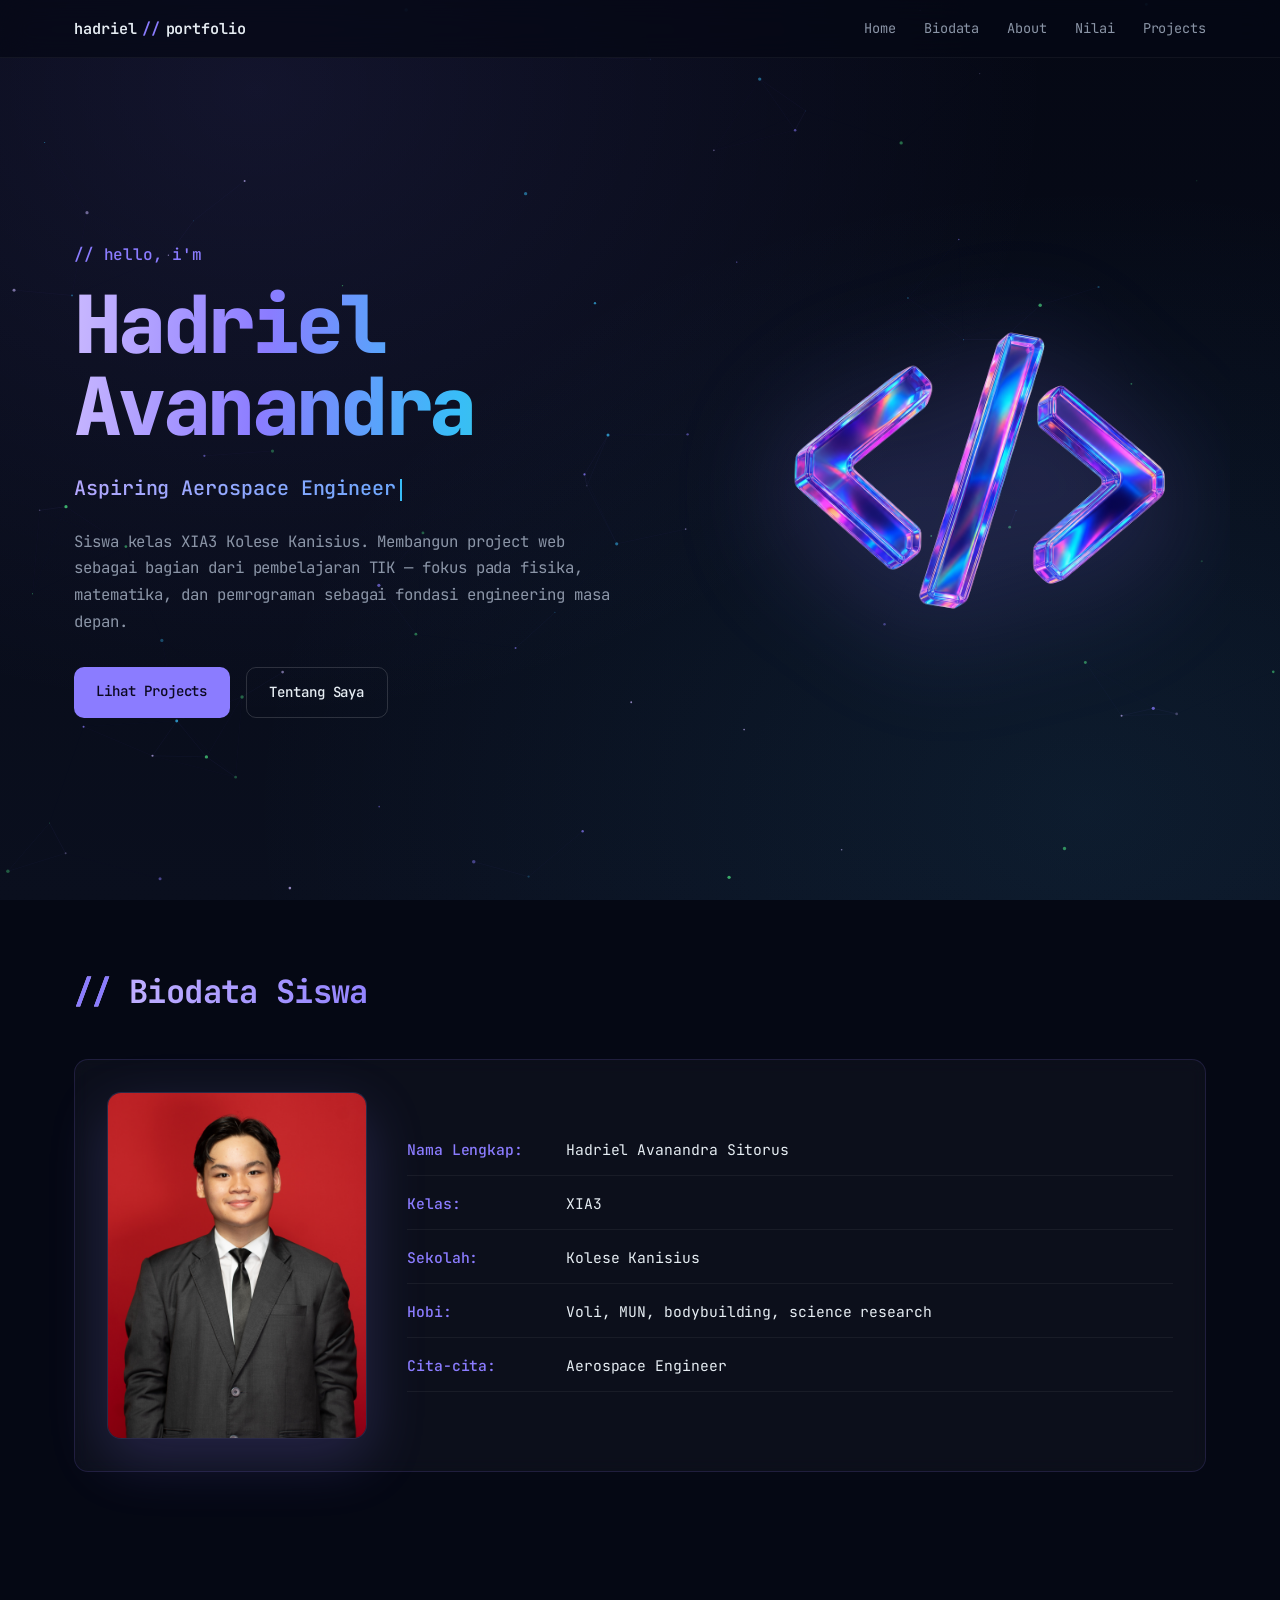
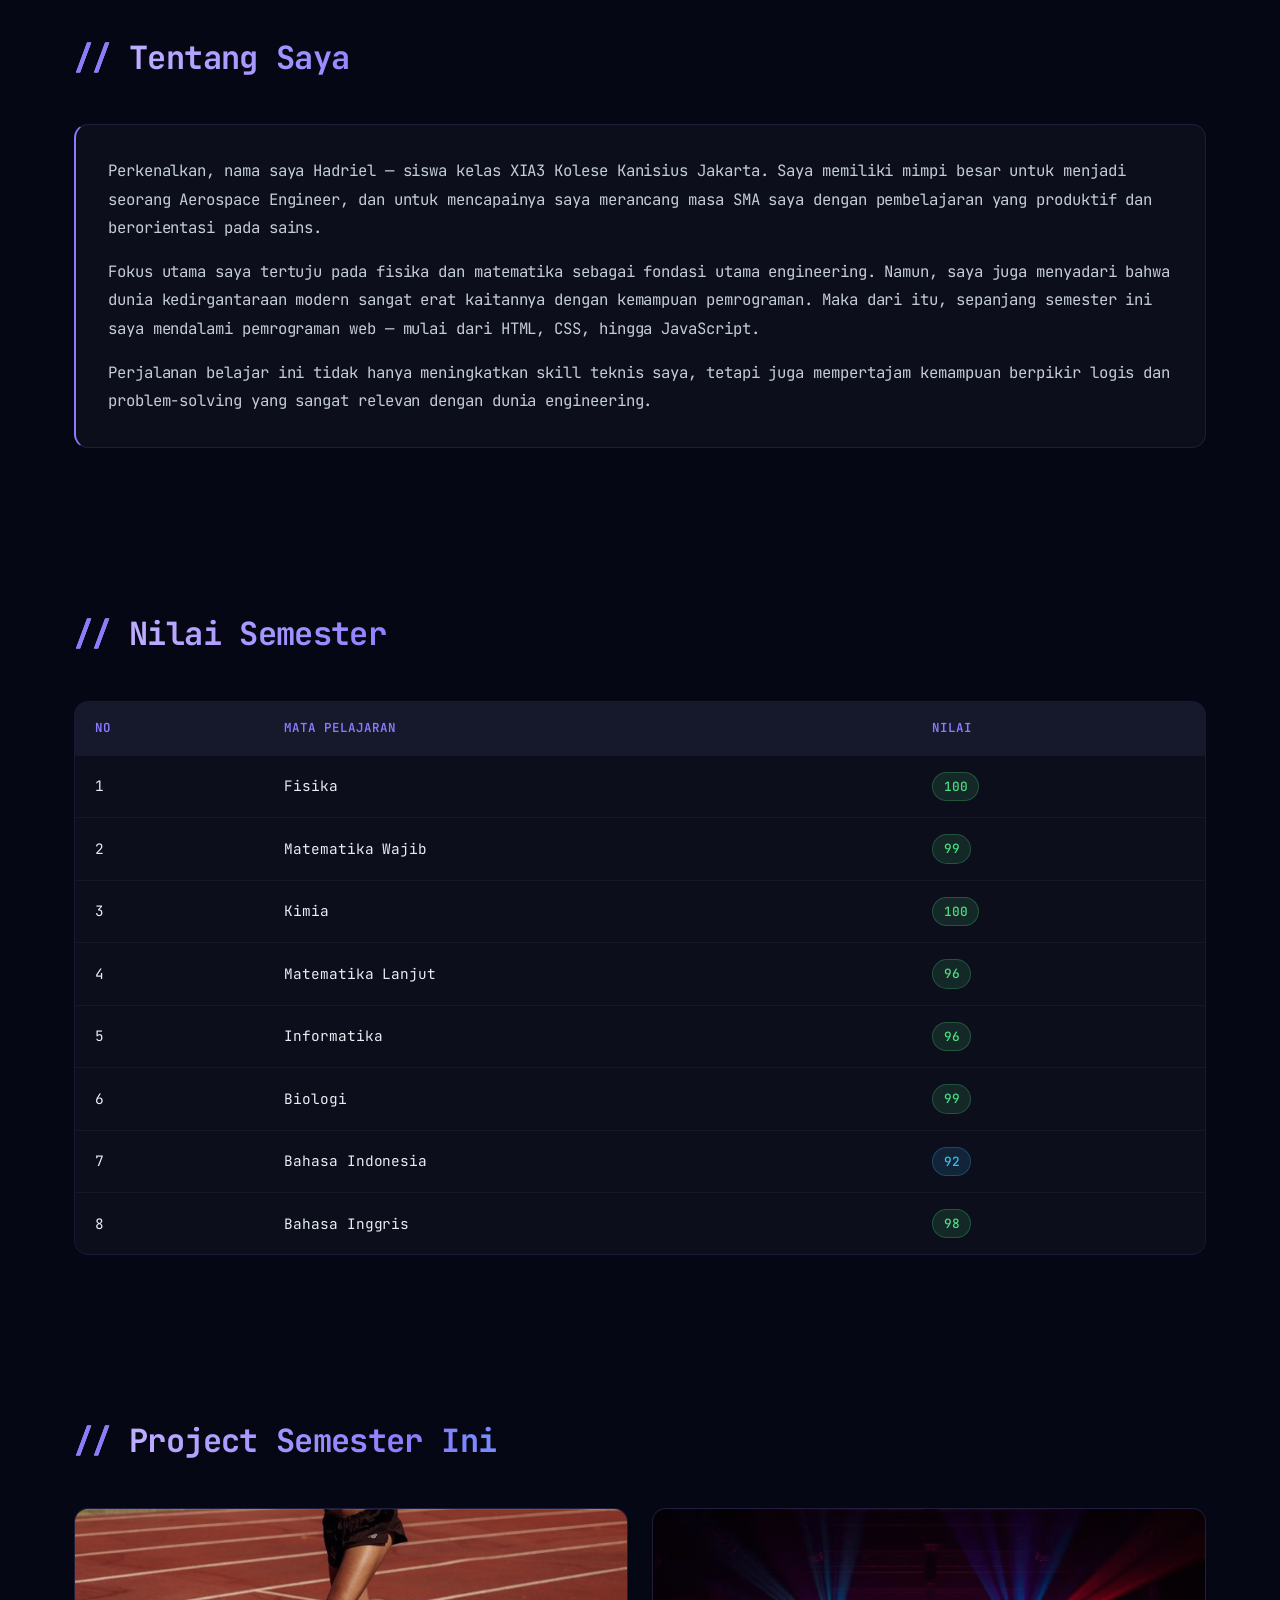
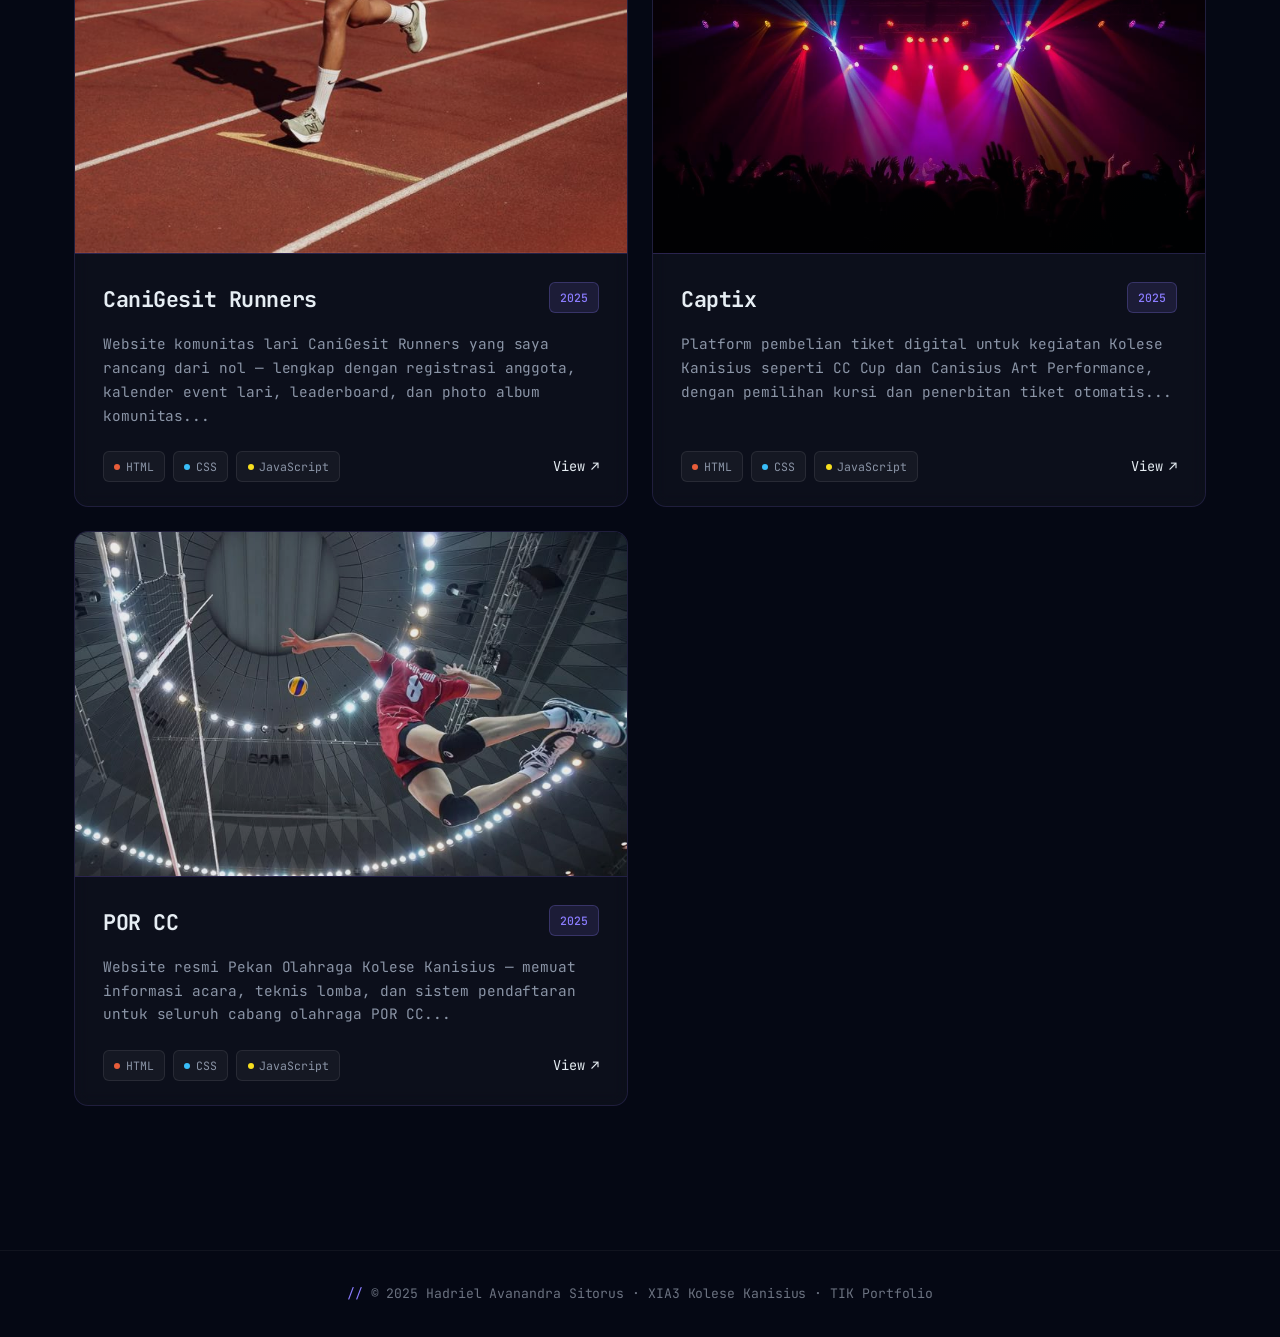
==== index.html @ 2369eb49 "Add files via upload" ====
<!DOCTYPE html>
<html lang="id">
<head>
<meta charset="UTF-8" />
<meta name="viewport" content="width=device-width, initial-scale=1.0" />
<title>Hadriel | Portfolio TIK XIA3</title>
<link rel="preconnect" href="https://fonts.googleapis.com">
<link rel="preconnect" href="https://fonts.gstatic.com" crossorigin>
<link href="https://fonts.googleapis.com/css2?family=JetBrains+Mono:wght@400;500;600;700;800&display=swap" rel="stylesheet">
<link rel="stylesheet" href="style.css" />
</head>
<body>

<canvas id="particles" aria-hidden="true"></canvas>

<nav class="nav">
  <div class="nav-inner">
    <a href="#home" class="brand">hadriel<span>//</span>portfolio</a>
    <ul class="nav-links">
      <li><a href="#home">Home</a></li>
      <li><a href="#biodata">Biodata</a></li>
      <li><a href="#about">About</a></li>
      <li><a href="#nilai">Nilai</a></li>
      <li><a href="#projects">Projects</a></li>
    </ul>
  </div>
</nav>

<header id="home" class="hero">
  <div class="hero-content">
    <p class="hero-eyebrow">// hello, i'm</p>
    <h1>Hadriel Avanandra</h1>
    <p class="hero-tagline">Aspiring Aerospace Engineer<span class="cursor"></span></p>
    <p class="lead">Siswa kelas XIA3 Kolese Kanisius. Membangun project web sebagai bagian dari pembelajaran TIK — fokus pada fisika, matematika, dan pemrograman sebagai fondasi engineering masa depan.</p>
    <div class="cta-group">
      <a href="#projects" class="btn btn-primary">Lihat Projects</a>
      <a href="#biodata" class="btn btn-outline">Tentang Saya</a>
    </div>
  </div>
  <div class="hero-visual">
    <img src="hero-code.png" alt="Holographic code brackets" />
  </div>
</header>

<section id="biodata">
  <h2 class="section-title">Biodata Siswa</h2>
  <div class="card">
    <div class="biodata-grid">
      <div class="photo-frame">
        <img src="pasfoto.jpg" alt="Foto Hadriel Avanandra Sitorus" />
      </div>
      <ul class="biodata-list">
        <li><span class="label">Nama Lengkap:</span> Hadriel Avanandra Sitorus</li>
        <li><span class="label">Kelas:</span> XIA3</li>
        <li><span class="label">Sekolah:</span> Kolese Kanisius</li>
        <li><span class="label">Hobi:</span> Voli, MUN, bodybuilding, science research</li>
        <li><span class="label">Cita-cita:</span> Aerospace Engineer</li>
      </ul>
    </div>
  </div>
</section>

<section id="about">
  <h2 class="section-title">Tentang Saya</h2>
  <div class="card about-card">
    <p>Perkenalkan, nama saya Hadriel — siswa kelas XIA3 Kolese Kanisius Jakarta. Saya memiliki mimpi besar untuk menjadi seorang Aerospace Engineer, dan untuk mencapainya saya merancang masa SMA saya dengan pembelajaran yang produktif dan berorientasi pada sains.</p>
    <p>Fokus utama saya tertuju pada fisika dan matematika sebagai fondasi utama engineering. Namun, saya juga menyadari bahwa dunia kedirgantaraan modern sangat erat kaitannya dengan kemampuan pemrograman. Maka dari itu, sepanjang semester ini saya mendalami pemrograman web — mulai dari HTML, CSS, hingga JavaScript.</p>
    <p>Perjalanan belajar ini tidak hanya meningkatkan skill teknis saya, tetapi juga mempertajam kemampuan berpikir logis dan problem-solving yang sangat relevan dengan dunia engineering.</p>
  </div>
</section>

<section id="nilai">
  <h2 class="section-title">Nilai Semester</h2>
  <div class="table-wrap">
    <table>
      <thead>
        <tr><th>No</th><th>Mata Pelajaran</th><th>Nilai</th></tr>
      </thead>
      <tbody>
        <tr><td>1</td><td>Fisika</td><td><span class="badge high">100</span></td></tr>
        <tr><td>2</td><td>Matematika Wajib</td><td><span class="badge high">99</span></td></tr>
        <tr><td>3</td><td>Kimia</td><td><span class="badge high">100</span></td></tr>
        <tr><td>4</td><td>Matematika Lanjut</td><td><span class="badge high">96</span></td></tr>
        <tr><td>5</td><td>Informatika</td><td><span class="badge high">96</span></td></tr>
        <tr><td>6</td><td>Biologi</td><td><span class="badge high">99</span></td></tr>
        <tr><td>7</td><td>Bahasa Indonesia</td><td><span class="badge mid">92</span></td></tr>
        <tr><td>8</td><td>Bahasa Inggris</td><td><span class="badge high">98</span></td></tr>
      </tbody>
    </table>
  </div>
</section>

<section id="projects">
  <h2 class="section-title">Project Semester Ini</h2>
  <div class="projects-grid">

    <article class="card project-card">
      <div class="project-thumb">
        <img src="lari.jpg" alt="CaniGesit Runners" loading="lazy" />
      </div>
      <div class="project-body">
        <div class="project-head">
          <h3>CaniGesit Runners</h3>
          <span class="year-badge">2025</span>
        </div>
        <p>Website komunitas lari CaniGesit Runners yang saya rancang dari nol — lengkap dengan registrasi anggota, kalender event lari, leaderboard, dan photo album komunitas...</p>
        <div class="project-foot">
          <div class="tag-row">
            <span class="tag html">HTML</span>
            <span class="tag css">CSS</span>
            <span class="tag js">JavaScript</span>
          </div>
          <a href="project1.html" class="view-link">View <span class="arrow">↗</span></a>
        </div>
      </div>
    </article>

    <article class="card project-card">
      <div class="project-thumb">
        <img src="img-concert.jpg" alt="Captix" loading="lazy" />
      </div>
      <div class="project-body">
        <div class="project-head">
          <h3>Captix</h3>
          <span class="year-badge">2025</span>
        </div>
        <p>Platform pembelian tiket digital untuk kegiatan Kolese Kanisius seperti CC Cup dan Canisius Art Performance, dengan pemilihan kursi dan penerbitan tiket otomatis...</p>
        <div class="project-foot">
          <div class="tag-row">
            <span class="tag html">HTML</span>
            <span class="tag css">CSS</span>
            <span class="tag js">JavaScript</span>
          </div>
          <a href="project2.html" class="view-link">View <span class="arrow">↗</span></a>
        </div>
      </div>
    </article>

    <article class="card project-card">
      <div class="project-thumb">
        <img src="japanvoli.jpg" alt="POR CC" loading="lazy" />
      </div>
      <div class="project-body">
        <div class="project-head">
          <h3>POR CC</h3>
          <span class="year-badge">2025</span>
        </div>
        <p>Website resmi Pekan Olahraga Kolese Kanisius — memuat informasi acara, teknis lomba, dan sistem pendaftaran untuk seluruh cabang olahraga POR CC...</p>
        <div class="project-foot">
          <div class="tag-row">
            <span class="tag html">HTML</span>
            <span class="tag css">CSS</span>
            <span class="tag js">JavaScript</span>
          </div>
          <a href="project3.html" class="view-link">View <span class="arrow">↗</span></a>
        </div>
      </div>
    </article>

  </div>
</section>

<footer>
  © 2025 Hadriel Avanandra Sitorus · XIA3 Kolese Kanisius · TIK Portfolio
</footer>

<script src="script.js"></script>
</body>
</html>
---- style.css ----
/* Portfolio Hadriel Avanandra — Lewis Hadden inspired */
:root {
  --bg: #050814;
  --bg-2: #0a0f1e;
  --surface: rgba(255,255,255,0.03);
  --surface-2: rgba(255,255,255,0.05);
  --surface-border: rgba(139,124,255,0.15);
  --text: #e6edf3;
  --muted: #8b95a7;
  --comment: #6b7280;
  --accent: #8b7cff;
  --accent-2: #38bdf8;
  --accent-3: #4ade80;
  --grad-text: linear-gradient(95deg, #c9b8ff 0%, #8b7cff 30%, #38bdf8 60%, #4ade80 100%);
  --grad-text-2: linear-gradient(95deg, #b5a8ff, #6ea8ff, #4ade80);
  --radius: 14px;
  --maxw: 1180px;
  --font-mono: 'JetBrains Mono', ui-monospace, 'SF Mono', Menlo, monospace;
  --font-sans: 'JetBrains Mono', ui-monospace, 'SF Mono', Menlo, monospace;
}

* { box-sizing: border-box; margin: 0; padding: 0; }
html { scroll-behavior: smooth; }
body {
  font-family: var(--font-mono);
  background: var(--bg);
  color: var(--text);
  line-height: 1.65;
  min-height: 100vh;
  overflow-x: hidden;
  font-size: 15px;
  letter-spacing: -0.005em;
}

/* Particle canvas background */
#particles {
  position: fixed; inset: 0;
  width: 100vw; height: 100vh;
  z-index: -2;
  pointer-events: none;
  background:
    radial-gradient(ellipse at 20% 10%, rgba(139,124,255,0.10), transparent 55%),
    radial-gradient(ellipse at 85% 90%, rgba(56,189,248,0.08), transparent 55%),
    linear-gradient(180deg, #050814 0%, #0a0f1e 100%);
}

/* Nav */
.nav {
  position: sticky; top: 0; z-index: 50;
  backdrop-filter: blur(14px);
  background: rgba(5,8,20,0.7);
  border-bottom: 1px solid rgba(255,255,255,0.05);
}
.nav-inner {
  max-width: var(--maxw); margin: 0 auto;
  display: flex; align-items: center; justify-content: space-between;
  padding: 1rem 1.5rem;
}
.brand { font-family: var(--font-mono); font-weight: 600; font-size: 0.95rem; color: var(--text); text-decoration: none; }
.brand span { color: var(--accent); margin: 0 .35rem; }
.nav-links { display: flex; gap: 1.75rem; list-style: none; flex-wrap: wrap; }
.nav-links a {
  color: var(--muted); text-decoration: none; font-weight: 400;
  font-size: 0.85rem; transition: color .2s;
}
.nav-links a:hover, .nav-links a.active { color: var(--text); }
.back-btn {
  color: var(--muted); text-decoration: none; font-weight: 400;
  font-size: 0.85rem; transition: color .2s;
}
.back-btn:hover { color: var(--text); }

/* Layout */
section { padding: 5rem 1.5rem; max-width: var(--maxw); margin: 0 auto; scroll-margin-top: 80px; }
.section-title {
  font-family: var(--font-mono);
  font-size: clamp(1.5rem, 2.6vw, 2rem);
  margin-bottom: 2.5rem; font-weight: 700;
  letter-spacing: -0.02em;
  background: var(--grad-text);
  -webkit-background-clip: text; background-clip: text;
  color: transparent;
}
.section-title::before {
  content: "// ";
  color: var(--accent);
  -webkit-text-fill-color: var(--accent);
}

/* Hero */
.hero {
  position: relative;
  min-height: 92vh;
  display: grid;
  grid-template-columns: 1.4fr 1fr;
  align-items: center;
  gap: 2rem;
  max-width: var(--maxw);
  margin: 0 auto;
  padding: 4rem 1.5rem 3rem;
  overflow: hidden;
}
.hero-content { position: relative; z-index: 1; }
.hero-eyebrow {
  font-family: var(--font-mono);
  color: var(--accent);
  font-size: 1rem;
  font-weight: 500;
  margin-bottom: 1rem;
  letter-spacing: -0.01em;
}
.hero h1 {
  font-family: var(--font-mono);
  font-size: clamp(2.4rem, 6.5vw, 5rem);
  font-weight: 800;
  letter-spacing: -0.045em;
  line-height: 1.02;
  background: var(--grad-text);
  -webkit-background-clip: text; background-clip: text;
  color: transparent;
  margin-bottom: 1.5rem;
}
.hero h1.smaller { font-size: clamp(2rem, 5vw, 3.6rem); }
.hero-tagline {
  font-family: var(--font-mono);
  font-size: clamp(1rem, 1.6vw, 1.25rem);
  font-weight: 500;
  margin-bottom: 1.5rem;
  background: var(--grad-text-2);
  -webkit-background-clip: text; background-clip: text;
  color: transparent;
}
.hero-tagline .cursor {
  display: inline-block;
  width: 2px; height: 1.1em;
  background: var(--accent-2);
  margin-left: 4px;
  vertical-align: text-bottom;
  animation: blink 1s steps(2) infinite;
}
@keyframes blink { 50% { opacity: 0; } }
.hero p.lead {
  color: var(--muted); font-size: 0.98rem; max-width: 540px;
  margin-bottom: 2rem; line-height: 1.7;
}
.hero-visual {
  position: relative;
  display: flex; align-items: center; justify-content: center;
  z-index: 1;
}
.hero-visual img {
  width: 100%; max-width: 460px; height: auto;
  animation: floaty 8s ease-in-out infinite;
  filter: drop-shadow(0 20px 60px rgba(139,124,255,0.35));
}
@keyframes floaty {
  0%, 100% { transform: translateY(0) rotate(0deg); }
  50% { transform: translateY(-18px) rotate(-2deg); }
}

.cta-group { display: flex; gap: 1rem; flex-wrap: wrap; }
.btn {
  display: inline-block; padding: .8rem 1.4rem;
  border-radius: 10px; font-weight: 500; text-decoration: none;
  transition: transform .2s, box-shadow .2s, background .2s, color .2s;
  font-size: 0.88rem; cursor: pointer; border: none;
  font-family: var(--font-mono);
}
.btn-primary {
  background: var(--accent); color: #0b0820;
}
.btn-primary:hover { transform: translateY(-2px); box-shadow: 0 10px 30px rgba(139,124,255,0.45); }
.btn-outline {
  background: transparent; color: var(--text);
  border: 1px solid rgba(255,255,255,0.15);
}
.btn-outline:hover { border-color: var(--accent); color: var(--accent); }

/* Cards */
.card {
  background: var(--surface);
  backdrop-filter: blur(8px);
  border: 1px solid var(--surface-border);
  border-radius: var(--radius);
  padding: 2rem;
}

/* Biodata */
.biodata-grid {
  display: grid;
  grid-template-columns: 260px 1fr;
  gap: 2.5rem; align-items: center;
}
.photo-frame {
  width: 100%;
  aspect-ratio: 3/4;
  border-radius: var(--radius);
  overflow: hidden;
  border: 1px solid var(--surface-border);
  background: var(--surface-2);
  box-shadow: 0 20px 60px rgba(139,124,255,0.2);
}
.photo-frame img { width: 100%; height: 100%; object-fit: cover; display: block; }
.biodata-list { list-style: none; display: grid; gap: 1rem; }
.biodata-list li {
  padding-bottom: .8rem; border-bottom: 1px solid rgba(255,255,255,0.05);
  font-size: 0.92rem;
}
.biodata-list .label {
  color: var(--accent); font-weight: 500;
  display: inline-block; min-width: 150px;
}

/* About */
.about-card {
  border-left: 2px solid var(--accent);
  font-size: 0.98rem; color: #c4ccda;
  line-height: 1.8;
}
.about-card p + p { margin-top: 1rem; }

/* Table */
.table-wrap { overflow-x: auto; border-radius: var(--radius); border: 1px solid var(--surface-border); }
table {
  width: 100%; border-collapse: collapse;
  background: var(--surface);
  min-width: 480px;
  font-family: var(--font-mono);
  font-size: 0.9rem;
}
th, td { padding: 1rem 1.25rem; text-align: left; }
thead { background: rgba(139,124,255,0.08); }
th { color: var(--accent); font-weight: 600; font-size: 0.78rem; letter-spacing: .08em; text-transform: uppercase; }
tbody tr { border-top: 1px solid rgba(255,255,255,0.04); transition: background .2s; }
tbody tr:hover { background: rgba(139,124,255,0.05); }
.badge {
  font-family: var(--font-mono);
  display: inline-block; padding: .2rem .65rem;
  border-radius: 999px; font-weight: 500; font-size: .8rem;
}
.badge.high {
  background: rgba(74,222,128,0.12); color: var(--accent-3);
  border: 1px solid rgba(74,222,128,0.25);
}
.badge.mid {
  background: rgba(56,189,248,0.12); color: var(--accent-2);
  border: 1px solid rgba(56,189,248,0.25);
}

/* Project cards — Lewis Hadden style */
.projects-grid {
  display: grid;
  grid-template-columns: repeat(2, 1fr);
  gap: 1.5rem;
}
.project-card {
  position: relative;
  display: flex; flex-direction: column;
  padding: 0;
  overflow: hidden;
  transition: transform .35s, border-color .35s;
  text-decoration: none;
  color: inherit;
}
.project-card:hover {
  transform: translateY(-6px);
  border-color: rgba(139,124,255,0.4);
}
.project-thumb {
  position: relative;
  width: 100%;
  aspect-ratio: 16/10;
  background: linear-gradient(135deg, #1a1530, #0a0f1e);
  overflow: hidden;
  border-bottom: 1px solid var(--surface-border);
}
.project-thumb img {
  width: 100%; height: 100%;
  object-fit: cover;
  transition: transform .6s ease;
  opacity: 0.92;
}
.project-card:hover .project-thumb img { transform: scale(1.04); opacity: 1; }
.project-body { padding: 1.75rem 1.75rem 1.5rem; flex: 1; display: flex; flex-direction: column; }
.project-head {
  display: flex; align-items: flex-start; justify-content: space-between;
  gap: 1rem; margin-bottom: .9rem;
}
.project-card h3 {
  font-family: var(--font-mono);
  color: var(--text);
  font-size: 1.35rem;
  font-weight: 700;
  letter-spacing: -0.02em;
}
.year-badge {
  font-family: var(--font-mono);
  font-size: 0.72rem;
  padding: .3rem .65rem;
  border-radius: 6px;
  background: rgba(139,124,255,0.12);
  color: var(--accent);
  border: 1px solid rgba(139,124,255,0.25);
  font-weight: 500;
  white-space: nowrap;
  flex-shrink: 0;
}
.project-card p {
  color: var(--muted); flex: 1; font-size: 0.9rem;
  margin-bottom: 1.5rem; line-height: 1.65;
}
.project-foot {
  display: flex; align-items: center; justify-content: space-between;
  gap: 1rem; flex-wrap: wrap;
}
.tag-row { display: flex; gap: .5rem; flex-wrap: wrap; }
.tag {
  font-family: var(--font-mono);
  font-size: 0.72rem;
  padding: .3rem .65rem;
  border-radius: 6px;
  background: rgba(255,255,255,0.04);
  border: 1px solid rgba(255,255,255,0.08);
  color: var(--muted);
  display: inline-flex; align-items: center; gap: .35rem;
}
.tag::before {
  content: ""; width: 6px; height: 6px; border-radius: 50%;
  background: var(--accent);
}
.tag.html::before { background: #e85d3a; }
.tag.css::before { background: #38bdf8; }
.tag.js::before { background: #f7df1e; }
.view-link {
  font-family: var(--font-mono);
  font-size: 0.85rem;
  color: var(--text);
  text-decoration: none;
  transition: color .2s, transform .2s;
  display: inline-flex; align-items: center; gap: .4rem;
}
.view-link:hover { color: var(--accent); }
.view-link .arrow { transition: transform .25s; }
.view-link:hover .arrow { transform: translate(2px, -2px); }

/* Features */
.features-grid {
  display: grid; gap: 1rem;
  grid-template-columns: repeat(auto-fit, minmax(220px, 1fr));
}
.feature-chip {
  background: var(--surface);
  border: 1px solid var(--surface-border);
  border-radius: var(--radius);
  padding: 1.1rem 1.25rem;
  transition: all .25s;
  font-size: 0.9rem;
}
.feature-chip:hover {
  border-color: rgba(139,124,255,0.4);
  transform: translateY(-2px);
}
.feature-chip .dot {
  display: inline-block; width: 8px; height: 8px;
  border-radius: 50%; background: var(--accent);
  margin-right: .6rem;
  box-shadow: 0 0 8px var(--accent);
}
.feature-chip strong { color: var(--text); font-weight: 500; }

/* Project page hero image */
.project-hero-img {
  width: 100%; max-height: 380px; object-fit: cover;
  border-radius: var(--radius); margin-bottom: 2rem;
  border: 1px solid var(--surface-border);
  opacity: 0.95;
}

.center { text-align: center; }
.mt-2 { margin-top: 2rem; }

/* Footer */
footer {
  margin-top: 4rem;
  padding: 2rem 1.5rem;
  text-align: center;
  color: var(--comment);
  font-size: 0.82rem;
  font-family: var(--font-mono);
  border-top: 1px solid rgba(255,255,255,0.05);
}
footer::before { content: "// "; color: var(--accent); }

/* Responsive */
@media (max-width: 900px) {
  .hero { grid-template-columns: 1fr; min-height: auto; padding-top: 3rem; }
  .hero-visual { order: -1; }
  .hero-visual img { max-width: 260px; }
  .projects-grid { grid-template-columns: 1fr; }
}
@media (max-width: 800px) {
  .nav-links { gap: 1rem; }
  .nav-links a { font-size: 0.8rem; }
  .biodata-grid { grid-template-columns: 1fr; }
  section { padding: 3.5rem 1.25rem; }
  .biodata-list .label { display: block; min-width: 0; margin-bottom: .2rem; }
}
@media (max-width: 540px) {
  .nav-inner { flex-direction: column; gap: .75rem; padding: .9rem 1rem; }
}

@media (prefers-reduced-motion: reduce) {
  *, *::before, *::after { animation: none !important; transition: none !important; }
}
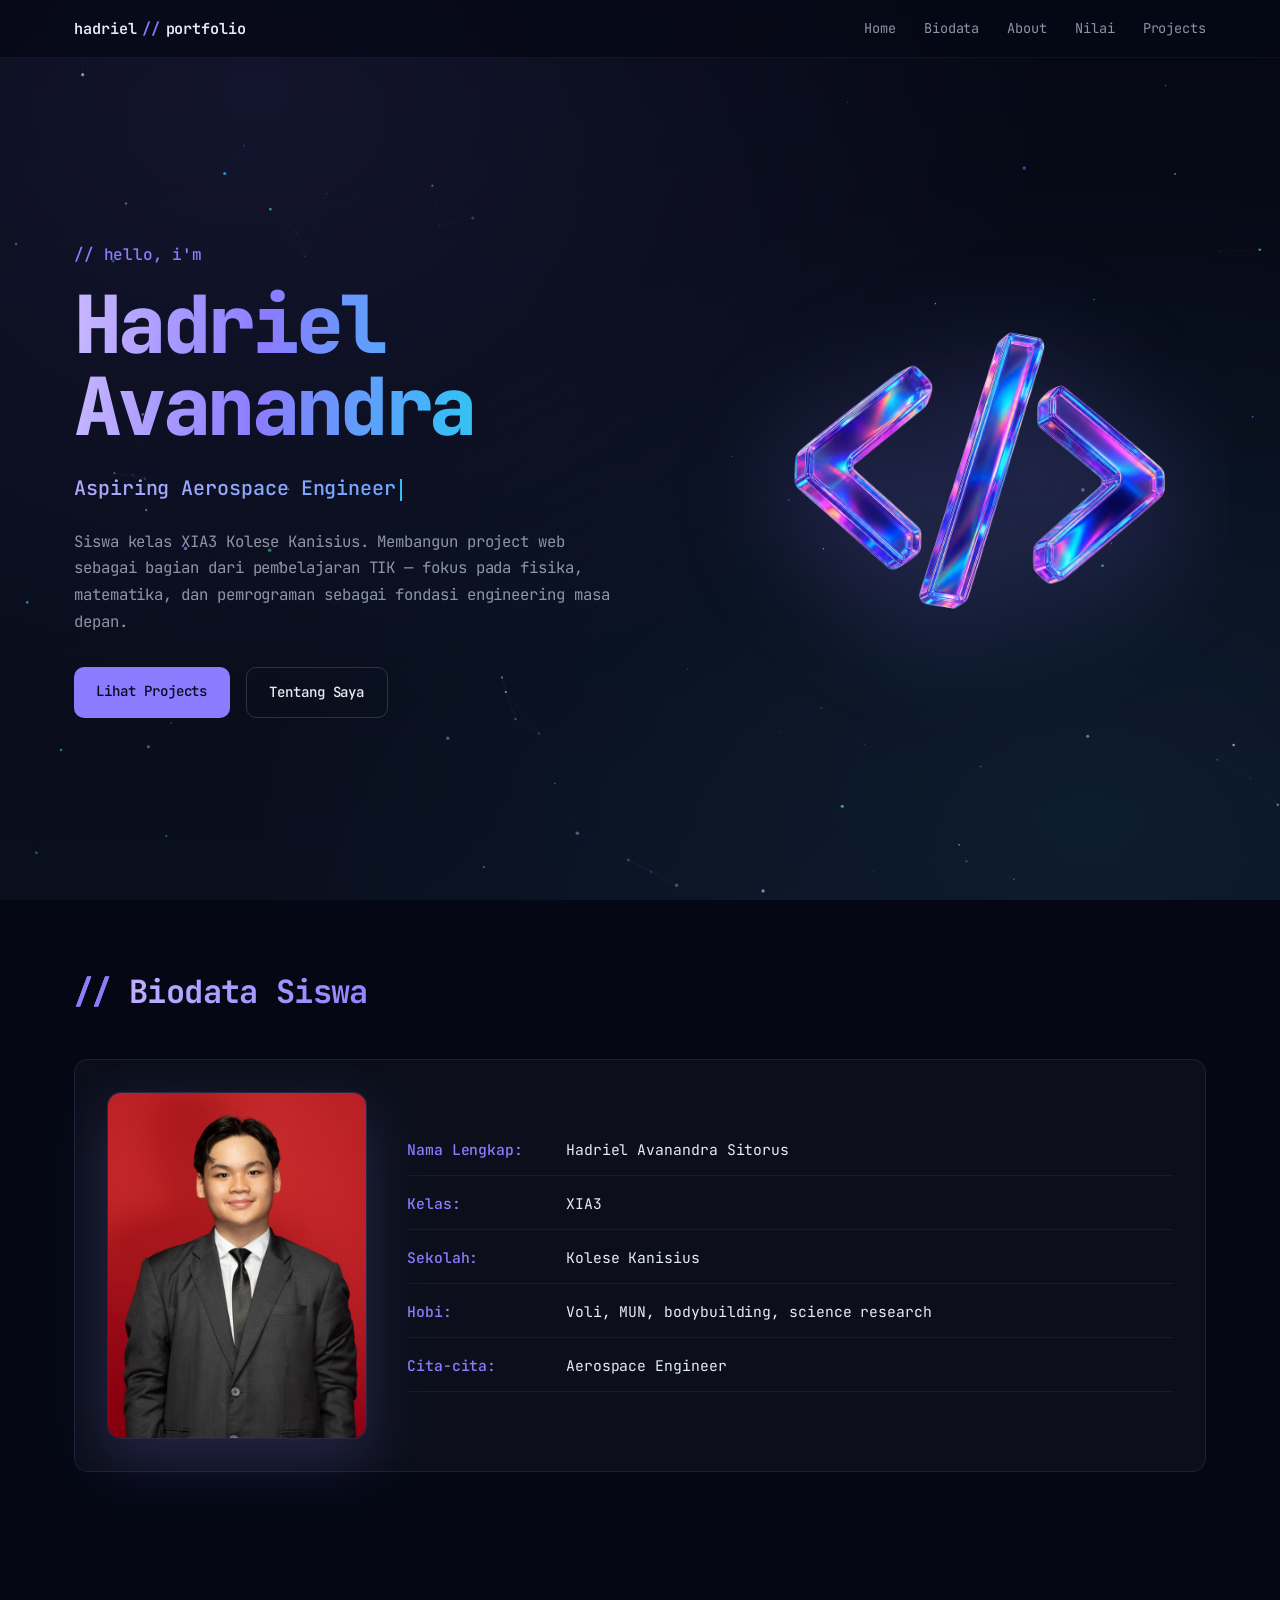
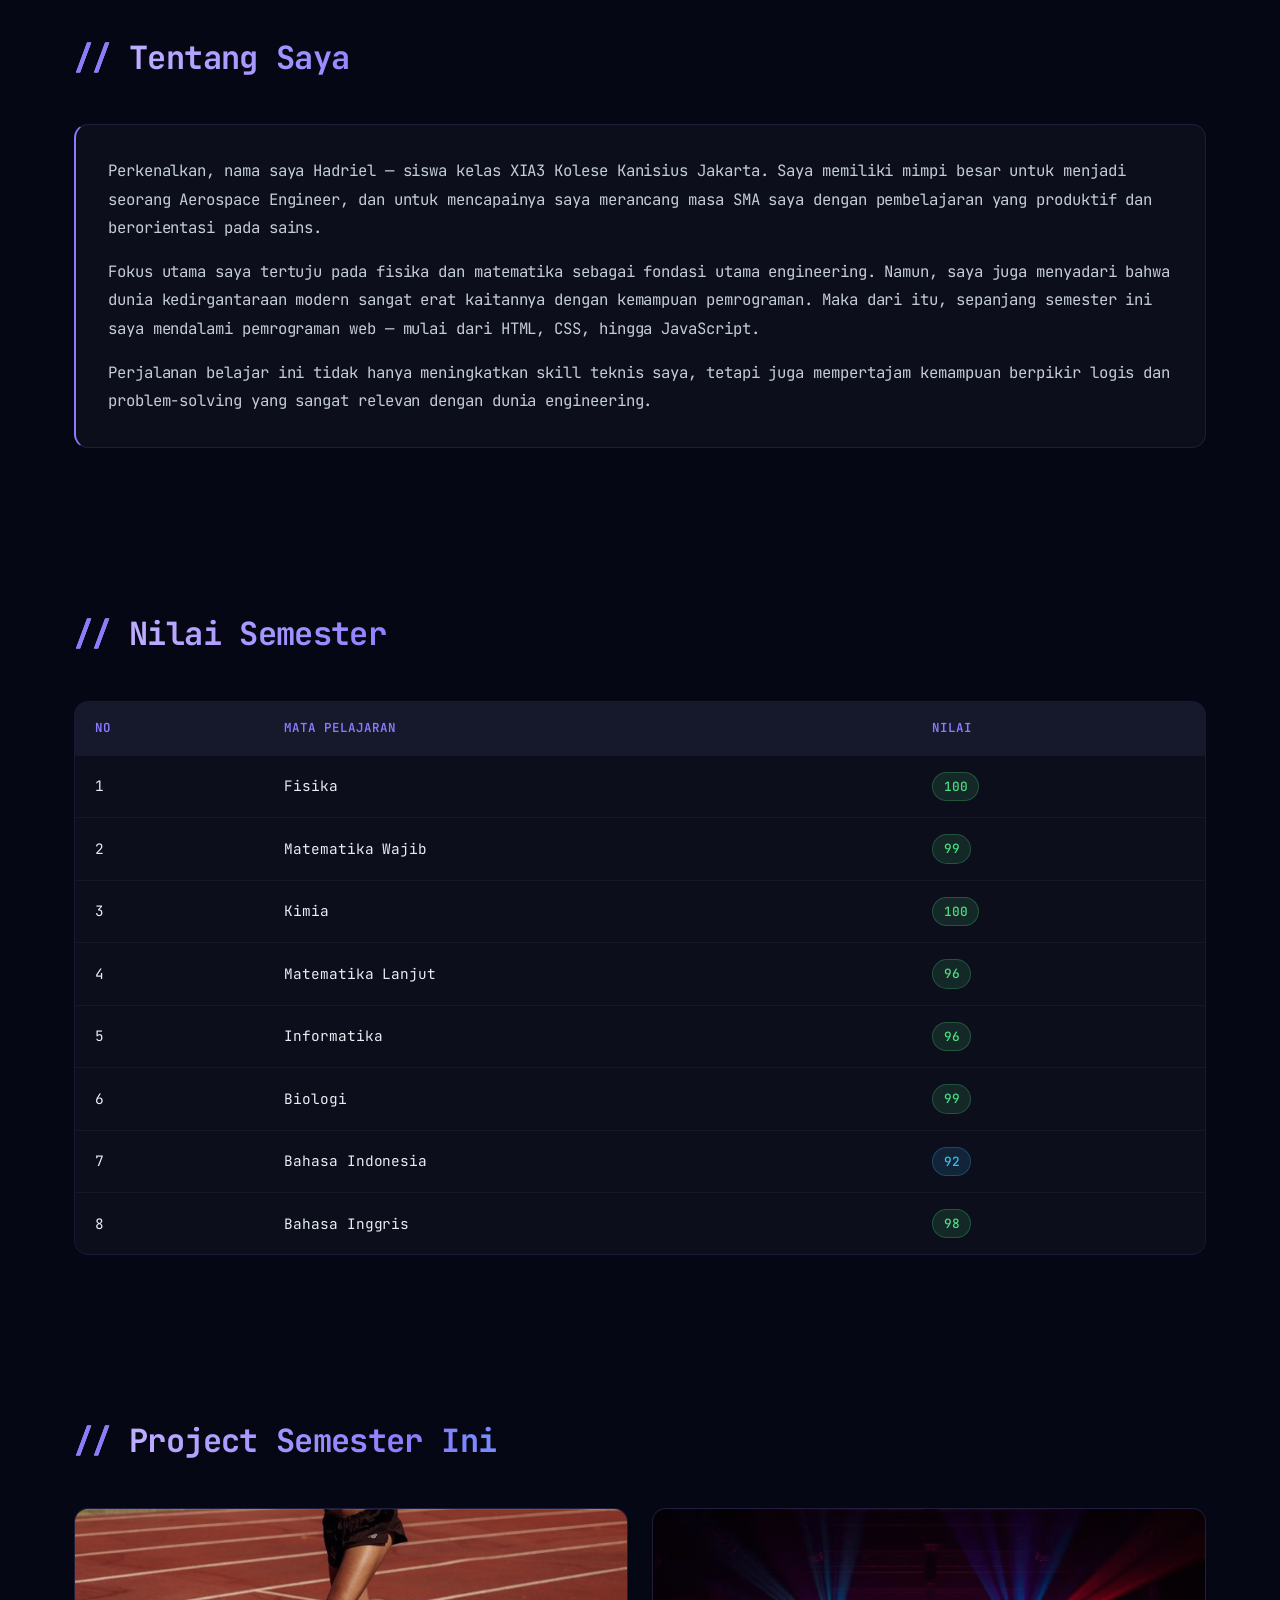
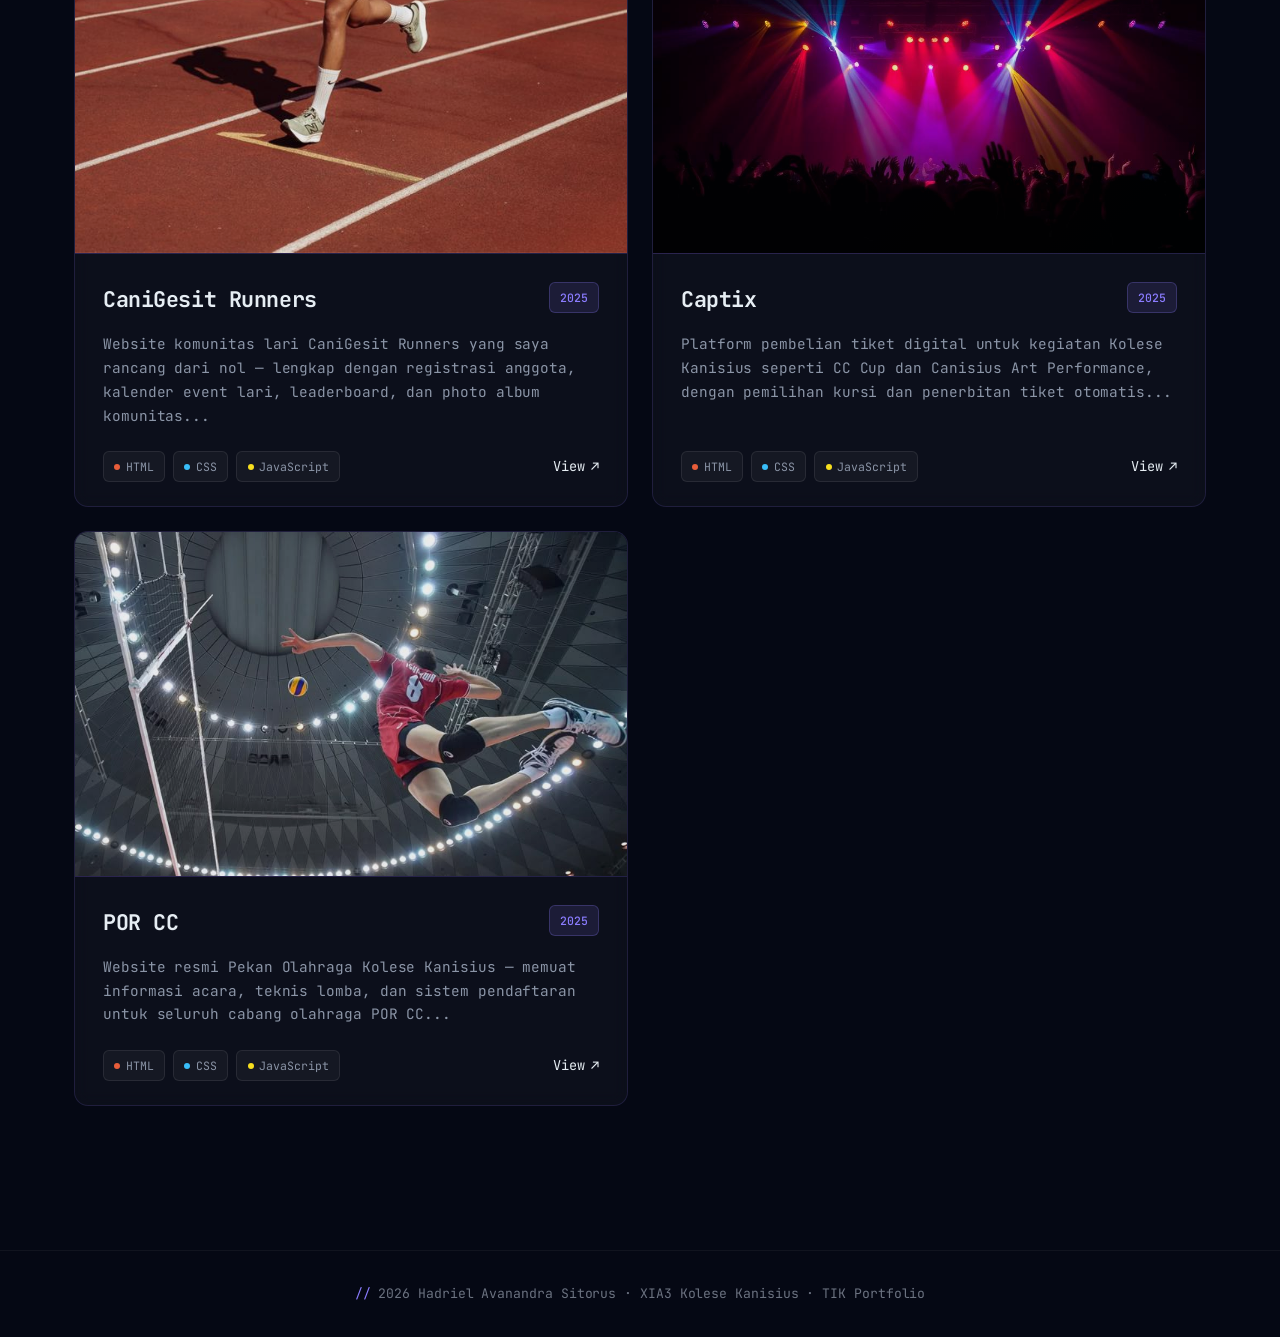
==== commit 535cc840: "Update index.html" ====
--- a/index.html
+++ b/index.html
@@ -161,7 +161,7 @@
 </section>
 
 <footer>
-  © 2025 Hadriel Avanandra Sitorus · XIA3 Kolese Kanisius · TIK Portfolio
+  2026 Hadriel Avanandra Sitorus · XIA3 Kolese Kanisius · TIK Portfolio
 </footer>
 
 <script src="script.js"></script>
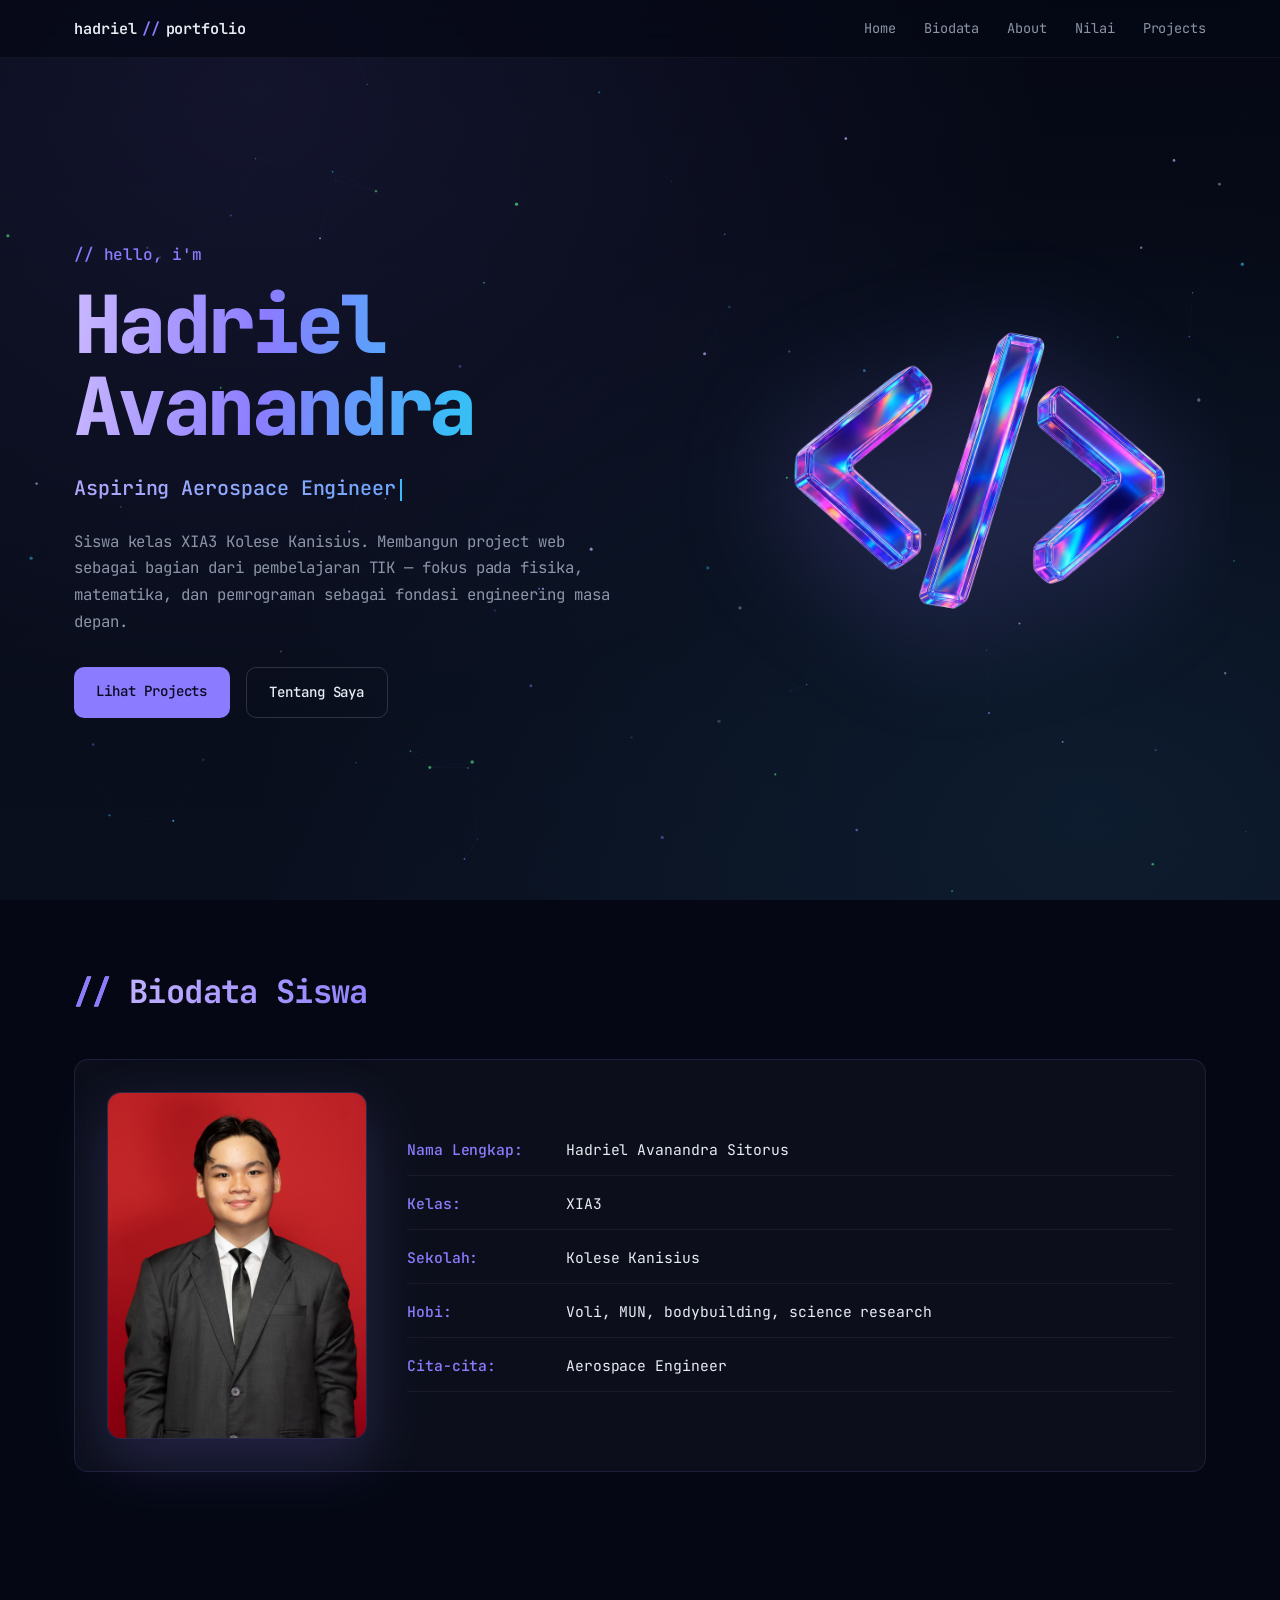
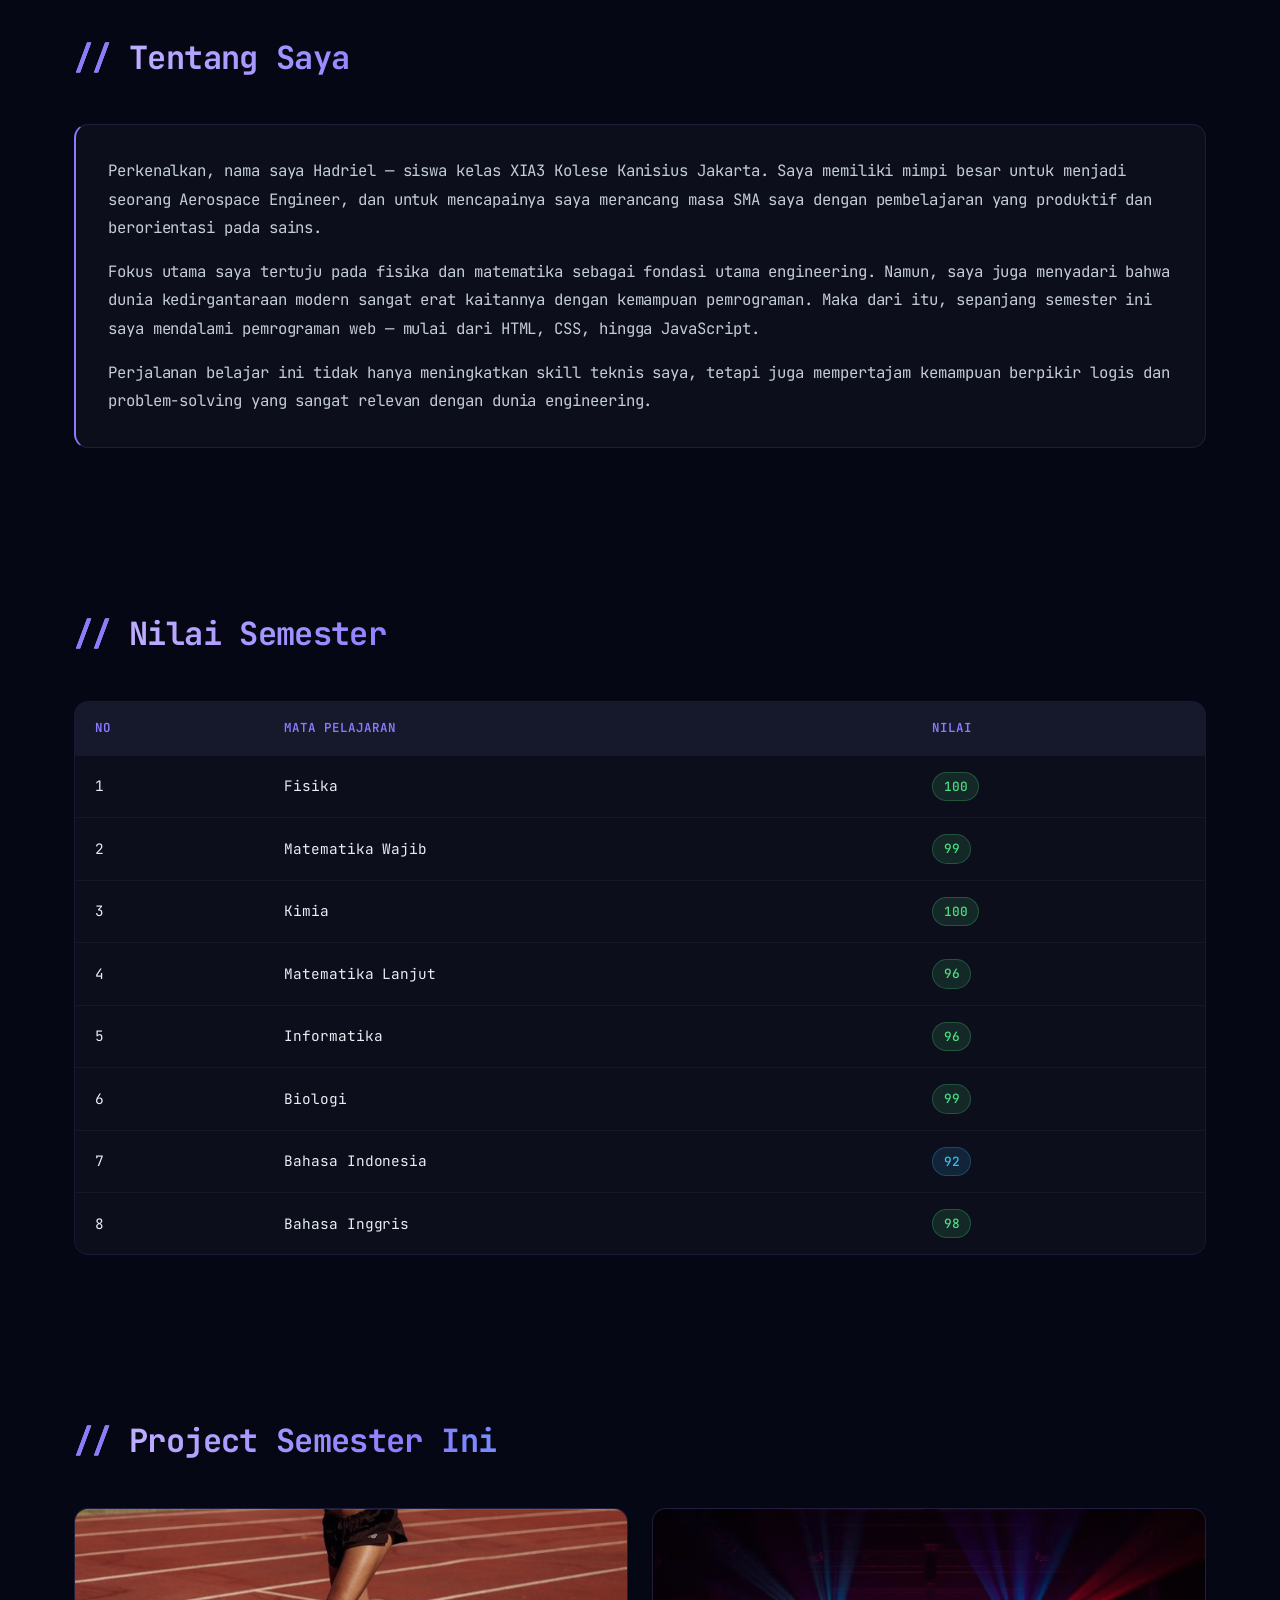
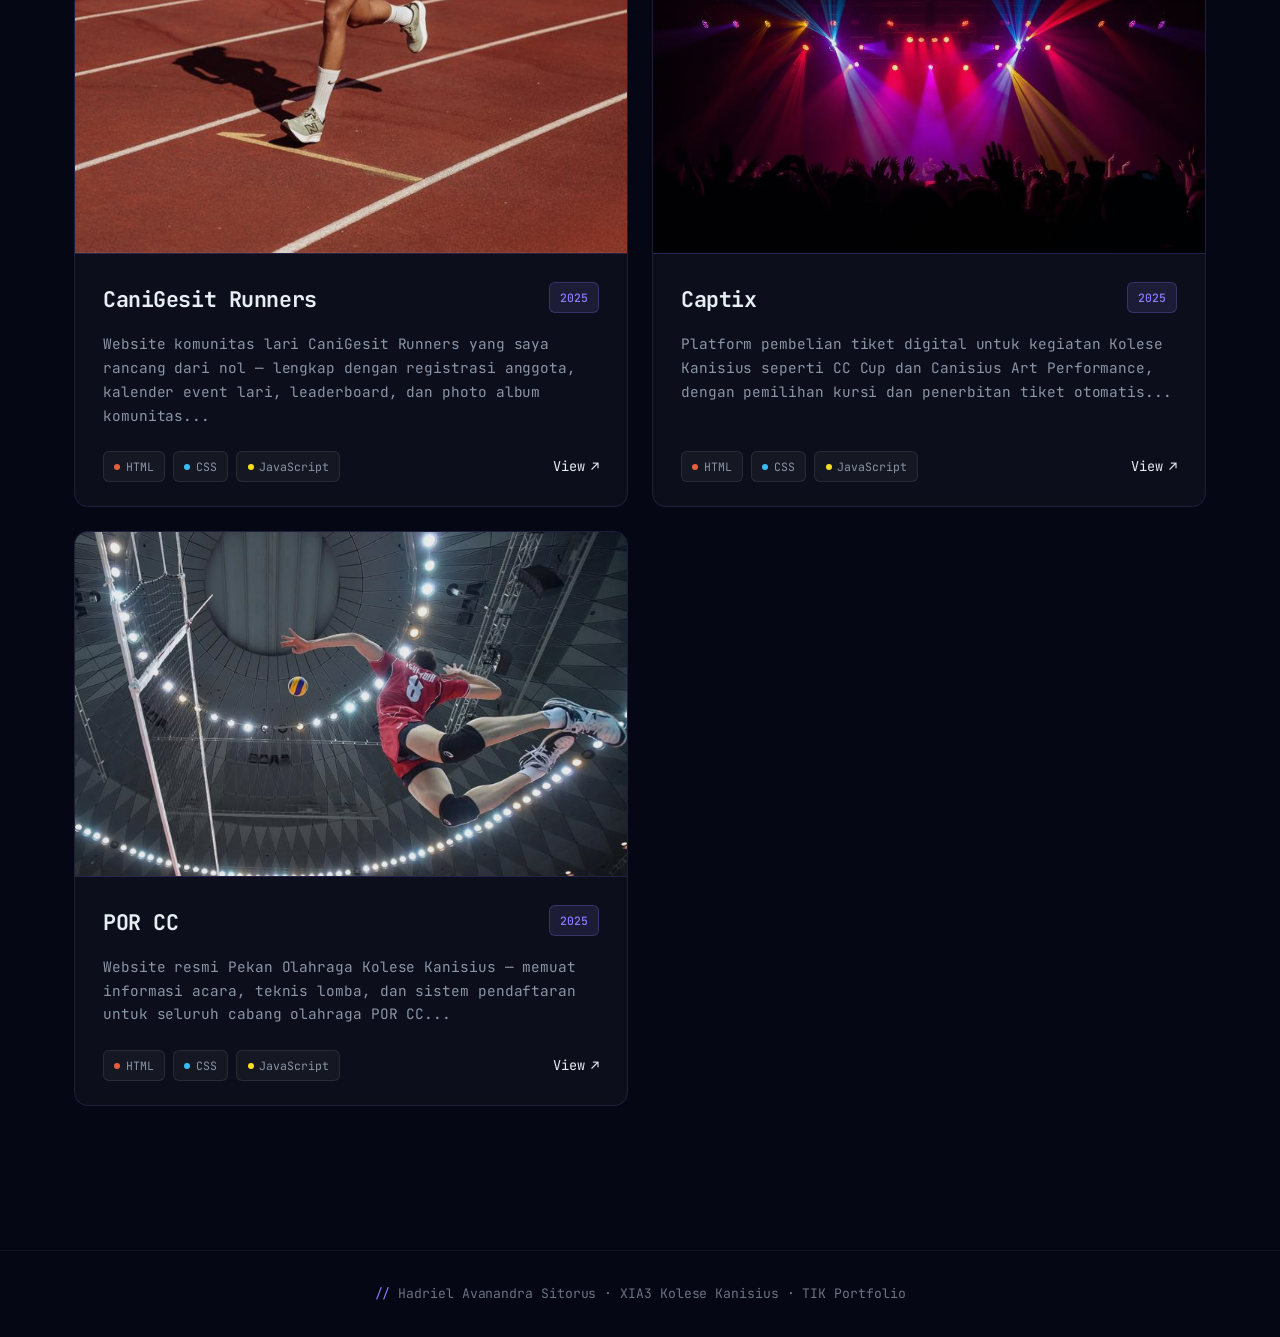
==== commit 0e025296: "Update index.html" ====
--- a/index.html
+++ b/index.html
@@ -161,7 +161,7 @@
 </section>
 
 <footer>
-  2026 Hadriel Avanandra Sitorus · XIA3 Kolese Kanisius · TIK Portfolio
+  Hadriel Avanandra Sitorus · XIA3 Kolese Kanisius · TIK Portfolio
 </footer>
 
 <script src="script.js"></script>
